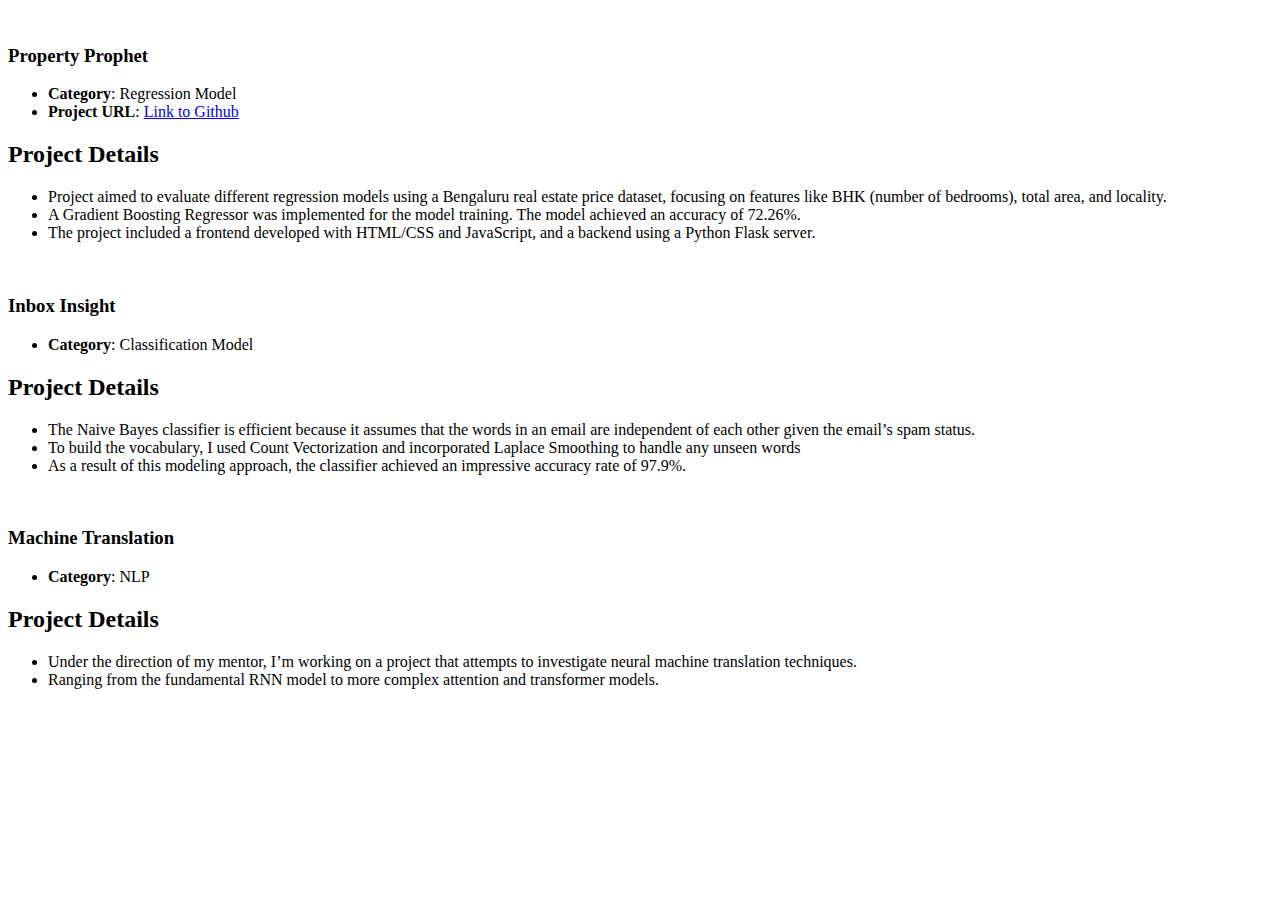
==== portfolio-details.html @ 461b6b52 "html files added" ====
<!DOCTYPE html>
<html lang="en">

<head>
  <meta charset="utf-8">
  <meta content="width=device-width, initial-scale=1.0" name="viewport">

  <title>Project Details</title>
  <meta content="" name="description">
  <meta content="" name="keywords">

  <!-- Favicons -->
  <link href="assets/img/portfolio/profile_img.png" rel="icon">
  <link href="assets/img/portfolio/profile_img.png" rel="apple-touch-icon">

  <!-- Google Fonts -->
  <link href="https://fonts.googleapis.com/css?family=Open+Sans:300,300i,400,400i,600,600i,700,700i|Raleway:300,300i,400,400i,500,500i,600,600i,700,700i|Poppins:300,300i,400,400i,500,500i,600,600i,700,700i" rel="stylesheet">

  <!-- Vendor CSS Files -->
  <link href="assets/vendor/aos/aos.css" rel="stylesheet">
  <link href="assets/vendor/bootstrap/css/bootstrap.min.css" rel="stylesheet">
  <link href="assets/vendor/bootstrap-icons/bootstrap-icons.css" rel="stylesheet">
  <link href="assets/vendor/boxicons/css/boxicons.min.css" rel="stylesheet">
  <link href="assets/vendor/glightbox/css/glightbox.min.css" rel="stylesheet">
  <link href="assets/vendor/swiper/swiper-bundle.min.css" rel="stylesheet">

  <!-- Template Main CSS File -->
  <link href="assets/css/style.css" rel="stylesheet">

</head>

<body>

  <main id="main">

    <!-- ======= Portfolio Details Section ======= -->
    <section id="portfolio-details" class="portfolio-details">
      <div class="container">
        <div class="portfolio-details-slider">
          <div class="swiper-wrapper align-items-center">
    
            <div class="swiper-slide">
              <div class="col-lg-10 col-md-10 mb-4">
                
                <div class="portfolio-info">
                  <img src="assets/img/portfolio/property.png"  alt="">
                  <h3>Property Prophet</h3>
                  <ul>
                    <li><strong>Category</strong>: Regression Model</li>
                    <li><strong>Project URL</strong>: <a href="https://github.com/deenawilson/Property_Prophet">Link to Github</a></li>
                  </ul>
                </div>
                <div class="portfolio-description">
                  <h2>Project Details</h2>
                  <ul>
                    <li>Project aimed to evaluate different regression models using a Bengaluru real estate price dataset, focusing on features like BHK (number of bedrooms), total area, and locality.</li>
                    <li>A Gradient Boosting Regressor was implemented for the model training. The model achieved an accuracy of 72.26%.</li>
                    <li>The project included a frontend developed with HTML/CSS and JavaScript, and a backend using a Python Flask server.</li>
                  </ul>
                </div>
              </div>
            </div>
    
            <div class="swiper-slide">
              <!-- <div class="col-lg-12 col-md-12 mb-4"> -->
              <div class="col-lg-10 col-md-10 mb-4">
                <div class="portfolio-info">
                  <img src="assets/img/portfolio/spam2.png" alt="">
                  <h3>Inbox Insight</h3>
                  <ul>
                    <li><strong>Category</strong>: Classification Model</li>
                    <!-- <li><strong>Project date</strong>: 01 March, 2020</li>
                    <li><strong>Project URL</strong>: <a href="#">www.example.com</a></li> -->
                  </ul>
                </div>
                <div class="portfolio-description">
                  <h2>Project Details</h2>
                  <ul>
                    <li>The Naive Bayes classifier is efficient because 
                      it assumes that the words in an email are independent of each other given the email’s spam status.</li>
                    <li>To build the vocabulary, I used Count Vectorization and incorporated 
                      Laplace Smoothing to handle any unseen words</li>
                    <li>As a result of this modeling approach, the classifier achieved an impressive accuracy rate of 97.9%.</li>
                  </ul>
                </div>
              </div>
            </div>
    
            <div class="swiper-slide">
              <!-- <div class="col-lg-12 col-md-12 mb-4"> -->
              <div class="col-lg-10 col-md-10 mb-4">
                <div class="portfolio-info">
                  <img src="assets/img/portfolio/mt.png" alt="">
                  <h3>Machine Translation</h3>
                  <ul>
                    <li><strong>Category</strong>: NLP</li>
                    <!-- <li><strong>Project date</strong>: 01 March, 2020</li>
                   <li><strong>Project URL</strong>: <a href="#">www.example.com</a></li> -->
                  </ul>
                </div>
                <div class="portfolio-description">
                  <h2>Project Details</h2>
                  <ul>
                    <li>Under the direction of my mentor, I’m working on a project that attempts to investigate neural machine translation techniques.</li>
                    <li>Ranging from the fundamental RNN model to more complex attention and transformer models.</li>
                  </ul>
                </div>
              </div>
            </div>
    
          </div>
          <!-- <div class="swiper-pagination"></div> -->
          <!-- Add Arrows -->
          <div class="swiper-button-next"></div>
          <div class="swiper-button-prev"></div>
        </div>
      </div>
    </section><!-- End Portfolio Details Section -->
    
    
    

  </main><!-- End #main -->

  <div id="preloader"></div>
  <a href="#" class="back-to-top d-flex align-items-center justify-content-center"><i class="bi bi-arrow-up-short"></i></a>

  <!-- Vendor JS Files -->
  <script src="assets/vendor/purecounter/purecounter_vanilla.js"></script>
  <script src="assets/vendor/aos/aos.js"></script>
  <script src="assets/vendor/bootstrap/js/bootstrap.bundle.min.js"></script>
  <script src="assets/vendor/glightbox/js/glightbox.min.js"></script>
  <script src="assets/vendor/isotope-layout/isotope.pkgd.min.js"></script>
  <script src="assets/vendor/swiper/swiper-bundle.min.js"></script>
  <script src="assets/vendor/typed.js/typed.umd.js"></script>
  <script src="assets/vendor/waypoints/noframework.waypoints.js"></script>
  <script src="assets/vendor/php-email-form/validate.js"></script>

  <!-- Template Main JS File -->
  <script src="assets/js/main.js"></script>

</body>

</html>
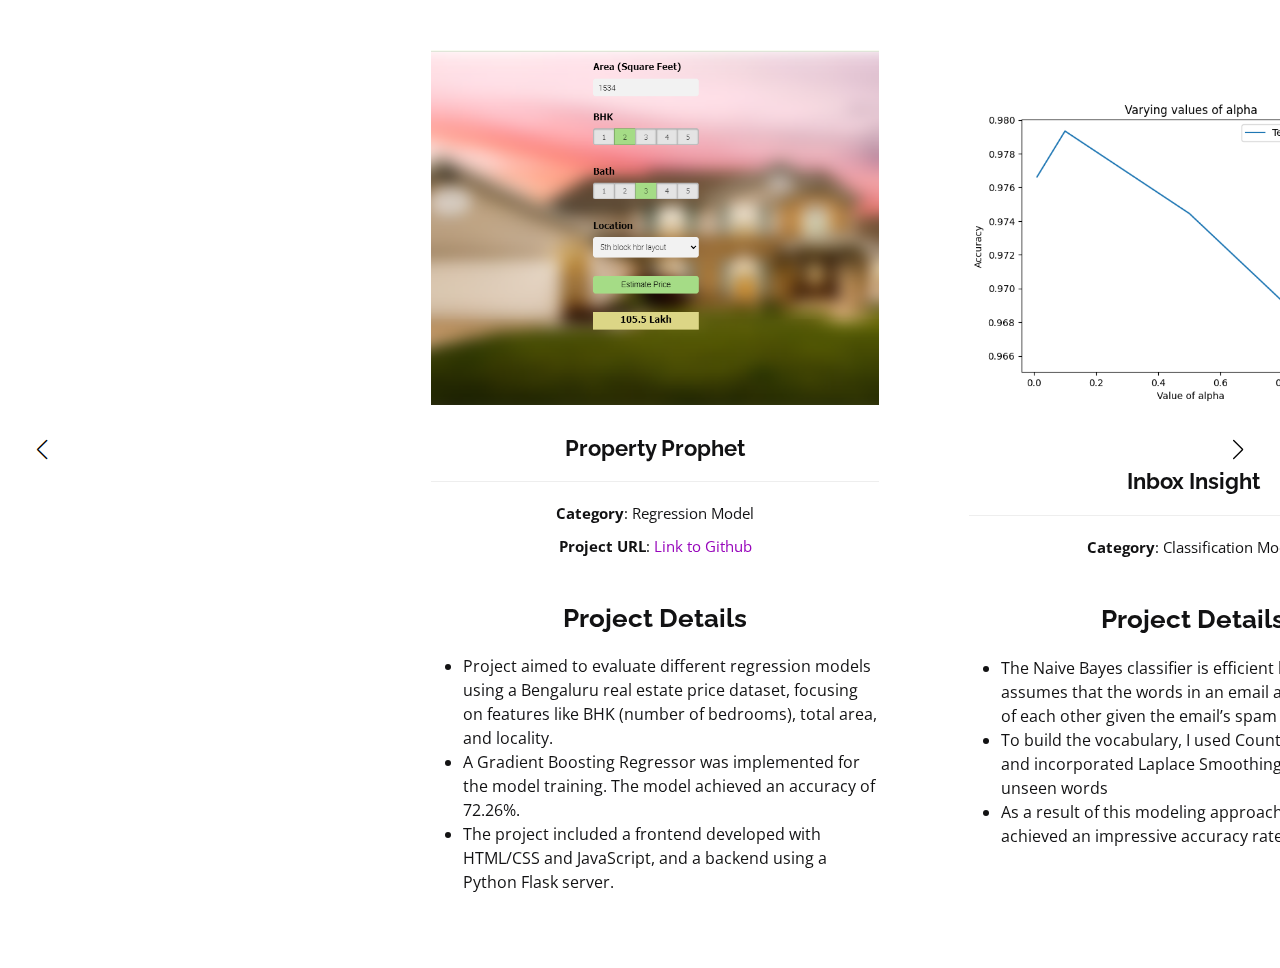
==== commit ddb7e949: "updated github link" ====
--- a/portfolio-details.html
+++ b/portfolio-details.html
@@ -47,7 +47,7 @@
                   <h3>Property Prophet</h3>
                   <ul>
                     <li><strong>Category</strong>: Regression Model</li>
-                    <li><strong>Project URL</strong>: <a href="https://github.com/deenawilson/Property_Prophet">Link to Github</a></li>
+                    <li><strong>Project URL</strong>: <a href="https://github.com/deenawilson/Property_Prophet" target="_blank">Link to Github</a></li>
                   </ul>
                 </div>
                 <div class="portfolio-description">
@@ -141,4 +141,4 @@
 
 </body>
 
-</html>+</html>
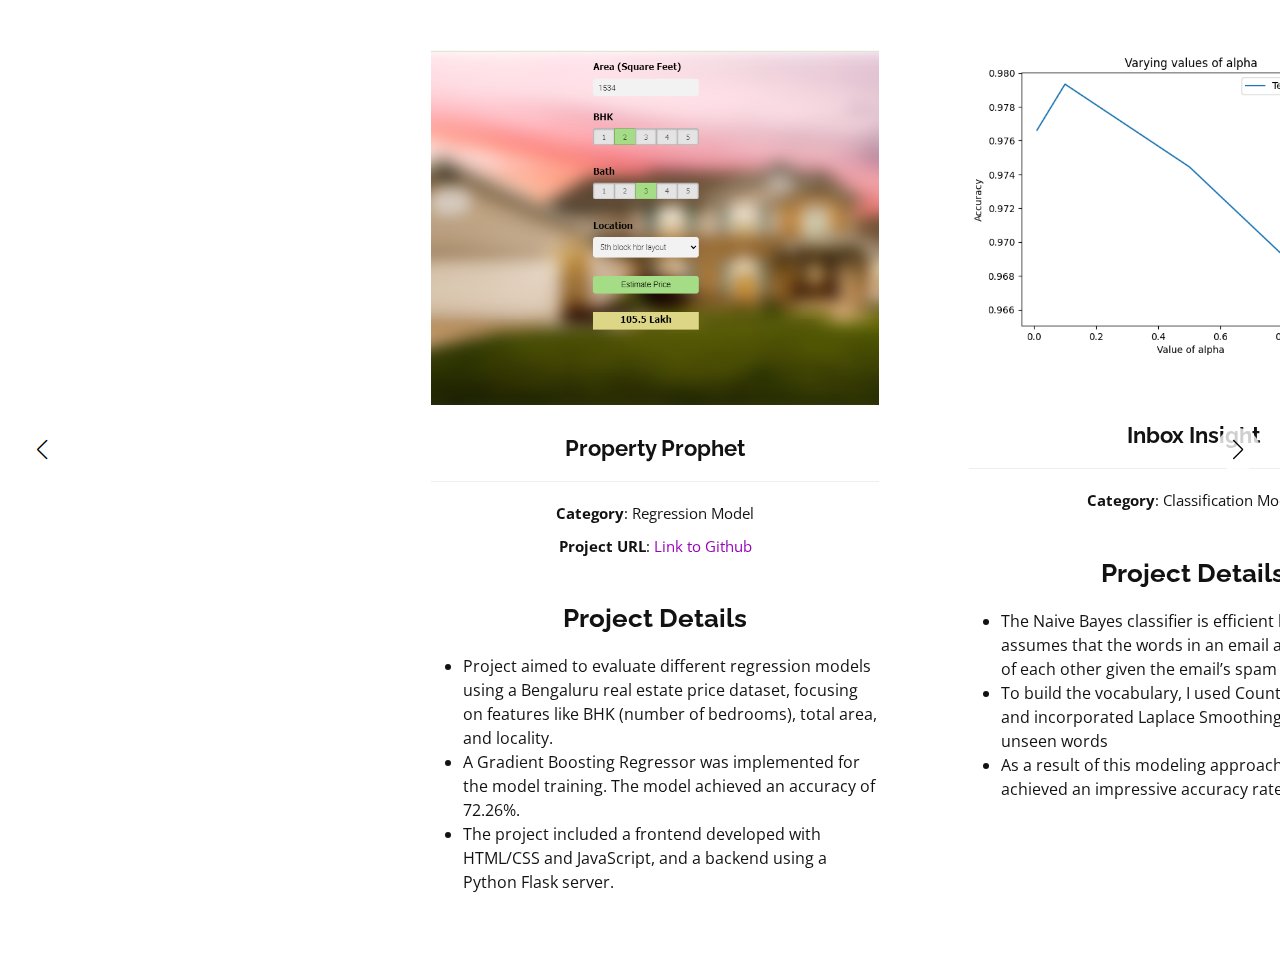
==== commit 1896254c: "Update portfolio-details.html" ====
--- a/portfolio-details.html
+++ b/portfolio-details.html
@@ -37,7 +37,7 @@
     <section id="portfolio-details" class="portfolio-details">
       <div class="container">
         <div class="portfolio-details-slider">
-          <div class="swiper-wrapper align-items-center">
+          <div class="swiper-wrapper">
     
             <div class="swiper-slide">
               <div class="col-lg-10 col-md-10 mb-4">
--- a/assets/css/style.css
+++ b/assets/css/style.css
@@ -463,6 +463,7 @@
 
 .section-title p {
   margin-bottom: 0;
+  text-align: justify ;
 }
 
 /*--------------------------------------------------------------
